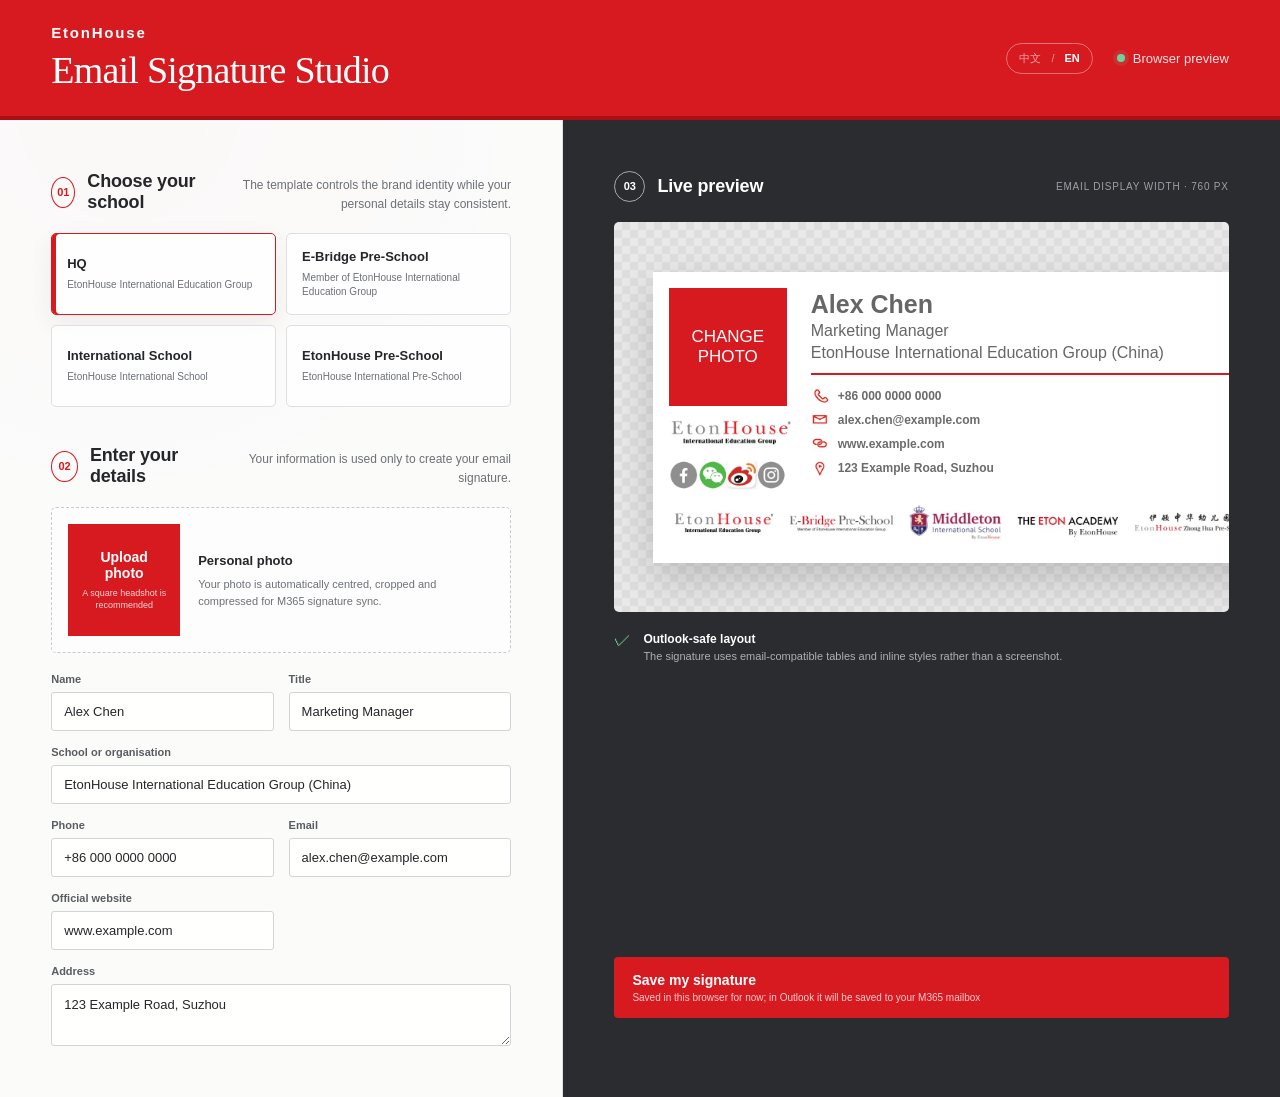
==== index.html @ a92967c3 "Publish sanitized signature studio" ====
<!doctype html>
<html lang="zh-CN">
  <head>
    <meta charset="UTF-8" />
    <meta name="viewport" content="width=device-width, initial-scale=1.0" />
    <meta name="description" content="EtonHouse Outlook 电子邮件签名制作器" />
    <title>EtonHouse Signature Studio</title>
    <link rel="stylesheet" href="styles.css" />
  </head>
  <body>
    <header class="app-header">
      <div>
        <p class="eyebrow">EtonHouse</p>
        <h1>Email Signature Studio</h1>
      </div>
      <div class="header-actions">
        <div class="language-switch" role="group" aria-label="界面语言" data-i18n-aria="languageAria">
          <button type="button" data-language="zh" aria-pressed="true">中文</button>
          <span aria-hidden="true">/</span>
          <button type="button" data-language="en" aria-pressed="false">EN</button>
        </div>
        <div class="header-status" id="connection-status"><span></span><b>浏览器预览</b></div>
      </div>
    </header>

    <main class="workspace">
      <section class="editor-panel" aria-labelledby="editor-title">
        <div class="section-heading">
          <div>
            <span class="step-number">01</span>
            <h2 id="editor-title" data-i18n="selectSchoolTitle">选择所属学校</h2>
          </div>
          <p data-i18n="selectSchoolHelp">模板决定左侧品牌标识，个人资料保持一致。</p>
        </div>

        <div class="school-grid" id="school-options" role="radiogroup" aria-label="学校类型" data-i18n-aria="schoolAria"></div>

        <div class="section-heading details-heading">
          <div>
            <span class="step-number">02</span>
            <h2 data-i18n="detailsTitle">填写个人资料</h2>
          </div>
          <p data-i18n="detailsHelp">所有资料仅用于生成你的邮件签名。</p>
        </div>

        <form id="signature-form">
          <div class="photo-row">
            <label class="photo-picker" for="photo-input">
              <img id="photo-thumb" alt="个人照片预览" data-i18n-alt="photoAlt" hidden />
              <span class="photo-placeholder" id="photo-placeholder">
                <strong data-i18n="uploadPhoto">上传照片</strong>
                <small data-i18n="squarePhoto">建议使用正方形证件照</small>
              </span>
            </label>
            <input id="photo-input" type="file" accept="image/png,image/jpeg,image/webp" hidden />
            <div class="photo-copy">
              <strong data-i18n="personalPhoto">个人照片</strong>
              <p data-i18n="photoHelp">上传后会自动居中裁剪并压缩，确保可以随 M365 签名同步。</p>
              <button class="text-button" type="button" id="remove-photo" data-i18n="removePhoto" hidden>移除照片</button>
            </div>
          </div>

          <div class="form-grid">
            <label>
              <span data-i18n="nameLabel">姓名</span>
              <input name="name" autocomplete="name" value="Alex Chen" required />
            </label>
            <label>
              <span data-i18n="titleLabel">职位 / Title</span>
              <input name="title" value="Marketing Manager" required />
            </label>
            <label class="full-width">
              <span data-i18n="organizationLabel">学校或机构名称</span>
              <input name="organization" value="EtonHouse International Education Group (China)" required />
            </label>
            <label>
              <span data-i18n="phoneLabel">电话</span>
              <input name="phone" autocomplete="tel" value="+86 000 0000 0000" />
            </label>
            <label>
              <span data-i18n="emailLabel">邮箱</span>
              <input name="email" autocomplete="email" type="email" value="alex.chen@example.com" required />
            </label>
            <label>
              <span data-i18n="websiteLabel">官方网站</span>
              <input name="website" value="www.example.com" />
            </label>
            <label class="full-width">
              <span data-i18n="addressLabel">地址</span>
              <textarea name="address" rows="2">123 Example Road, Suzhou</textarea>
            </label>
          </div>
        </form>
      </section>

      <section class="preview-panel" aria-labelledby="preview-title">
        <div class="preview-toolbar">
          <div>
            <span class="step-number inverse">03</span>
            <h2 id="preview-title" data-i18n="previewTitle">实时预览</h2>
          </div>
          <span class="preview-size" data-i18n="previewSize">邮件显示宽度 · 760 px</span>
        </div>

        <div class="preview-stage">
          <div id="signature-preview" class="signature-preview" aria-live="polite"></div>
        </div>

        <div class="preview-note">
          <span>✓</span>
          <p><strong data-i18n="safeTitle">Outlook 安全排版</strong><br /><span data-i18n="safeCopy">签名使用邮件兼容的表格与行内样式生成，不依赖截图。</span></p>
        </div>

        <button class="primary-button" id="save-button" type="button">
          <span data-i18n="saveBrowserTitle">保存我的签名</span>
          <small data-i18n="saveBrowserHelp">当前保存到浏览器；接入 Outlook 后保存到 M365 邮箱</small>
        </button>
        <p class="save-message" id="save-message" role="status"></p>
      </section>
    </main>

    <script src="https://appsforoffice.microsoft.com/lib/1/hosted/office.js"></script>
    <script src="signature.js"></script>
    <script src="app.js"></script>
  </body>
</html>
---- styles.css ----
:root {
  --red: #d71920;
  --red-dark: #a90f15;
  --ink: #242629;
  --muted: #6d7075;
  --line: #dedfe2;
  --canvas: #f1f0ed;
  --paper: #ffffff;
  --soft-red: #fbefef;
  font-family: Inter, "Segoe UI", Arial, sans-serif;
  color: var(--ink);
  background: var(--canvas);
}

* { box-sizing: border-box; }

body {
  margin: 0;
  min-width: 320px;
  background:
    radial-gradient(circle at 10% 10%, rgba(215, 25, 32, 0.055), transparent 28rem),
    var(--canvas);
}

button, input, textarea { font: inherit; }

.app-header {
  min-height: 112px;
  display: flex;
  align-items: center;
  justify-content: space-between;
  padding: 24px clamp(24px, 4vw, 68px);
  color: white;
  background: var(--red);
  border-bottom: 4px solid var(--red-dark);
}

.eyebrow {
  margin: 0 0 7px;
  color: #ffffff;
  font-size: 15px;
  font-weight: 700;
  letter-spacing: 0.12em;
}

.app-header h1 {
  margin: 0;
  font-family: Georgia, "Times New Roman", serif;
  font-size: clamp(25px, 3vw, 38px);
  font-weight: 500;
  letter-spacing: -0.02em;
}

.header-actions {
  display: flex;
  align-items: center;
  gap: 24px;
}

.language-switch {
  display: flex;
  align-items: center;
  gap: 6px;
  padding: 5px 8px;
  border: 1px solid rgba(255,255,255,.38);
  border-radius: 999px;
  color: rgba(255,255,255,.58);
  font-size: 11px;
}

.language-switch button {
  padding: 2px 4px;
  border: 0;
  color: rgba(255,255,255,.62);
  background: transparent;
  cursor: pointer;
}

.language-switch button[aria-pressed="true"] {
  color: #fff;
  font-weight: 700;
}

.header-status {
  display: flex;
  align-items: center;
  gap: 8px;
  color: rgba(255,255,255,.88);
  font-size: 13px;
}

.header-status b { font-weight: 500; }

.header-status span {
  width: 8px;
  height: 8px;
  border-radius: 50%;
  background: #6fd49b;
  box-shadow: 0 0 0 4px rgba(111, 212, 155, 0.12);
}

.workspace {
  display: grid;
  grid-template-columns: minmax(450px, 0.88fr) minmax(600px, 1.12fr);
  min-height: calc(100vh - 112px);
}

.editor-panel,
.preview-panel { padding: clamp(28px, 4vw, 58px); }

.editor-panel {
  background: rgba(255,255,255,0.76);
  border-right: 1px solid var(--line);
}

.section-heading {
  display: flex;
  align-items: flex-end;
  justify-content: space-between;
  gap: 24px;
  margin-bottom: 20px;
}

.section-heading > div,
.preview-toolbar > div {
  display: flex;
  align-items: center;
  gap: 12px;
}

.section-heading h2,
.preview-toolbar h2 {
  margin: 0;
  font-size: 18px;
  letter-spacing: -0.01em;
}

.section-heading p {
  max-width: 270px;
  margin: 0;
  color: var(--muted);
  font-size: 12px;
  text-align: right;
  line-height: 1.55;
}

.step-number {
  display: inline-flex;
  width: 31px;
  height: 31px;
  align-items: center;
  justify-content: center;
  border: 1px solid var(--red);
  border-radius: 50%;
  color: var(--red);
  font: 700 11px/1 Inter, "Segoe UI", sans-serif;
}

.step-number.inverse { color: white; border-color: rgba(255,255,255,.58); }

.school-grid {
  display: grid;
  grid-template-columns: repeat(2, minmax(0, 1fr));
  gap: 10px;
}

.school-card {
  min-height: 82px;
  padding: 15px;
  text-align: left;
  border: 1px solid var(--line);
  border-radius: 5px;
  color: var(--ink);
  background: rgba(255,255,255,0.82);
  cursor: pointer;
  transition: border-color .18s, box-shadow .18s, transform .18s;
}

.school-card:hover { border-color: #a7a9ad; transform: translateY(-1px); }
.school-card[aria-checked="true"] {
  border-color: var(--red);
  box-shadow: inset 4px 0 0 var(--red), 0 8px 24px rgba(66, 43, 43, 0.07);
}
.school-card strong { display: block; margin-bottom: 7px; font-size: 13px; }
.school-card small { display: block; color: var(--muted); font-size: 10px; line-height: 1.4; }

.details-heading { margin-top: 38px; }

.photo-row {
  display: grid;
  grid-template-columns: 112px 1fr;
  gap: 18px;
  align-items: center;
  padding: 16px;
  margin-bottom: 20px;
  border: 1px dashed #c8c9cc;
  border-radius: 5px;
  background: rgba(255,255,255,.58);
}

.photo-picker {
  display: flex;
  width: 112px;
  height: 112px;
  overflow: hidden;
  align-items: center;
  justify-content: center;
  cursor: pointer;
  color: white;
  background: var(--red);
}
.photo-picker img { width: 100%; height: 100%; object-fit: cover; }
.photo-placeholder { display: flex; flex-direction: column; gap: 6px; padding: 12px; text-align: center; }
.photo-placeholder strong { font-size: 14px; }
.photo-placeholder small { font-size: 9px; line-height: 1.4; opacity: .82; }
.photo-copy strong { font-size: 13px; }
.photo-copy p { margin: 7px 0 0; color: var(--muted); font-size: 11px; line-height: 1.55; }
.text-button { margin-top: 8px; padding: 0; color: var(--red); border: 0; background: transparent; cursor: pointer; font-size: 11px; }

.form-grid {
  display: grid;
  grid-template-columns: repeat(2, minmax(0, 1fr));
  gap: 15px;
}

.form-grid label { display: flex; flex-direction: column; gap: 7px; }
.form-grid label > span { color: #595c61; font-size: 11px; font-weight: 700; }
.full-width { grid-column: 1 / -1; }

input, textarea {
  width: 100%;
  padding: 11px 12px;
  border: 1px solid #d3d4d7;
  border-radius: 3px;
  outline: none;
  color: var(--ink);
  background: rgba(255,255,255,.9);
  font-size: 13px;
  transition: border-color .18s, box-shadow .18s;
}

textarea { resize: vertical; line-height: 1.45; }
input:focus, textarea:focus { border-color: var(--red); box-shadow: 0 0 0 3px rgba(215,25,32,.08); }

.preview-panel {
  display: flex;
  flex-direction: column;
  color: white;
  background: #2a2c2f;
}

.preview-toolbar {
  display: flex;
  align-items: center;
  justify-content: space-between;
  margin-bottom: 20px;
}
.preview-toolbar h2 { color: white; }
.preview-size { color: #9da0a5; font-size: 10px; letter-spacing: .08em; text-transform: uppercase; }

.preview-stage {
  min-height: 390px;
  display: flex;
  overflow: auto;
  align-items: center;
  padding: clamp(20px, 3vw, 46px);
  border-radius: 5px;
  background:
    linear-gradient(45deg, #dedede 25%, transparent 25%),
    linear-gradient(-45deg, #dedede 25%, transparent 25%),
    linear-gradient(45deg, transparent 75%, #dedede 75%),
    linear-gradient(-45deg, transparent 75%, #dedede 75%), #e9e9e9;
  background-size: 16px 16px;
  background-position: 0 0, 0 8px, 8px -8px, -8px 0;
}

.signature-preview {
  width: 760px;
  min-width: 760px;
  margin: auto;
  padding: 16px;
  color: #666;
  background: white;
  box-shadow: 0 16px 40px rgba(0,0,0,.18);
}

.preview-note {
  display: flex;
  gap: 12px;
  align-items: flex-start;
  margin: 18px 0;
  color: #aeb0b4;
}
.preview-note > span { color: #6fd49b; font-size: 17px; }
.preview-note p { margin: 0; font-size: 11px; line-height: 1.5; }
.preview-note strong { color: white; font-size: 12px; }

.primary-button {
  display: flex;
  flex-direction: column;
  align-items: flex-start;
  gap: 4px;
  width: 100%;
  margin-top: auto;
  padding: 15px 18px;
  border: 0;
  border-radius: 4px;
  color: white;
  background: var(--red);
  cursor: pointer;
  text-align: left;
  transition: background .18s, transform .18s;
}
.primary-button:hover { background: #e52229; transform: translateY(-1px); }
.primary-button span { font-size: 14px; font-weight: 700; }
.primary-button small { font-size: 10px; opacity: .78; }
.save-message { min-height: 18px; margin: 10px 0 0; color: #83d9a7; font-size: 11px; }

@media (max-width: 1050px) {
  .workspace { grid-template-columns: 1fr; }
  .editor-panel { border-right: 0; }
  .preview-panel { min-height: 720px; }
}

@media (max-width: 620px) {
  .app-header { align-items: flex-start; gap: 18px; }
  .header-actions { gap: 10px; }
  .header-status { display: none; }
  .editor-panel, .preview-panel { padding: 24px 18px; }
  .section-heading { align-items: flex-start; flex-direction: column; gap: 8px; }
  .section-heading p { text-align: left; }
  .school-grid, .form-grid { grid-template-columns: 1fr; }
  .full-width { grid-column: auto; }
  .photo-row { grid-template-columns: 88px 1fr; }
  .photo-picker { width: 88px; height: 88px; }
}
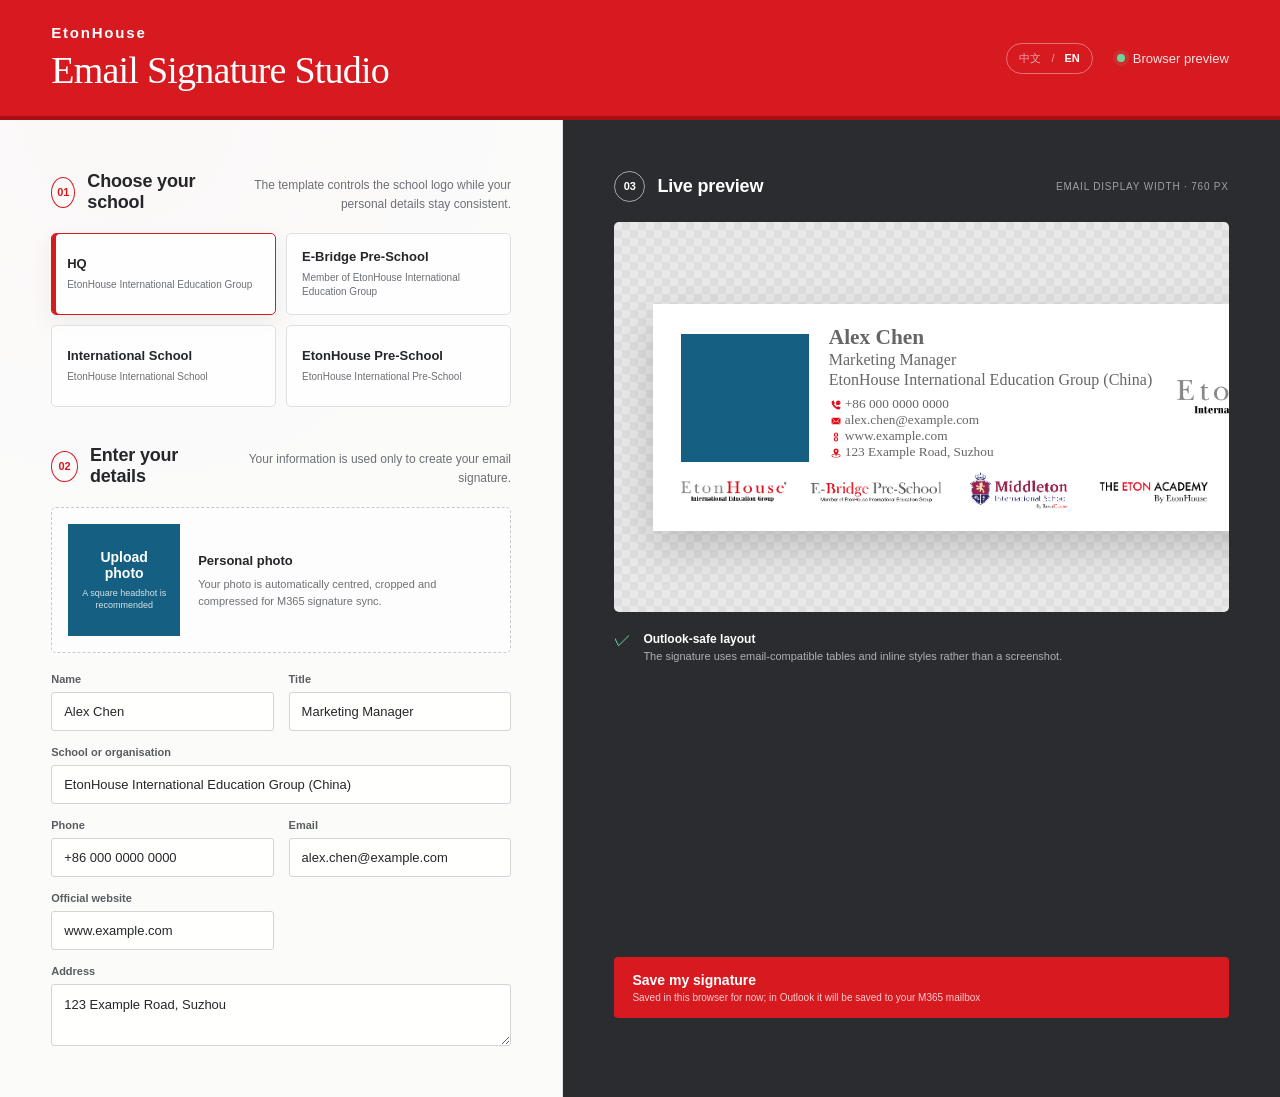
==== commit d1e15684: "Bust cached signature assets" ====
--- a/index.html
+++ b/index.html
@@ -5,7 +5,7 @@
     <meta name="viewport" content="width=device-width, initial-scale=1.0" />
     <meta name="description" content="EtonHouse Outlook 电子邮件签名制作器" />
     <title>EtonHouse Signature Studio</title>
-    <link rel="stylesheet" href="styles.css" />
+    <link rel="stylesheet" href="styles.css?v=20260911-new-template" />
   </head>
   <body>
     <header class="app-header">
@@ -30,7 +30,7 @@
             <span class="step-number">01</span>
             <h2 id="editor-title" data-i18n="selectSchoolTitle">选择所属学校</h2>
           </div>
-          <p data-i18n="selectSchoolHelp">模板决定左侧品牌标识，个人资料保持一致。</p>
+          <p data-i18n="selectSchoolHelp">模板决定右侧学校标志，个人资料保持一致。</p>
         </div>
 
         <div class="school-grid" id="school-options" role="radiogroup" aria-label="学校类型" data-i18n-aria="schoolAria"></div>
@@ -120,7 +120,7 @@
     </main>
 
     <script src="https://appsforoffice.microsoft.com/lib/1/hosted/office.js"></script>
-    <script src="signature.js"></script>
-    <script src="app.js"></script>
+    <script src="signature.js?v=20260911-new-template"></script>
+    <script src="app.js?v=20260911-new-template"></script>
   </body>
 </html>
--- a/styles.css
+++ b/styles.css
@@ -1,6 +1,7 @@
 :root {
   --red: #d71920;
   --red-dark: #a90f15;
+  --photo-blue: #156082;
   --ink: #242629;
   --muted: #6d7075;
   --line: #dedfe2;
@@ -207,7 +208,7 @@
   justify-content: center;
   cursor: pointer;
   color: white;
-  background: var(--red);
+  background: var(--photo-blue);
 }
 .photo-picker img { width: 100%; height: 100%; object-fit: cover; }
 .photo-placeholder { display: flex; flex-direction: column; gap: 6px; padding: 12px; text-align: center; }
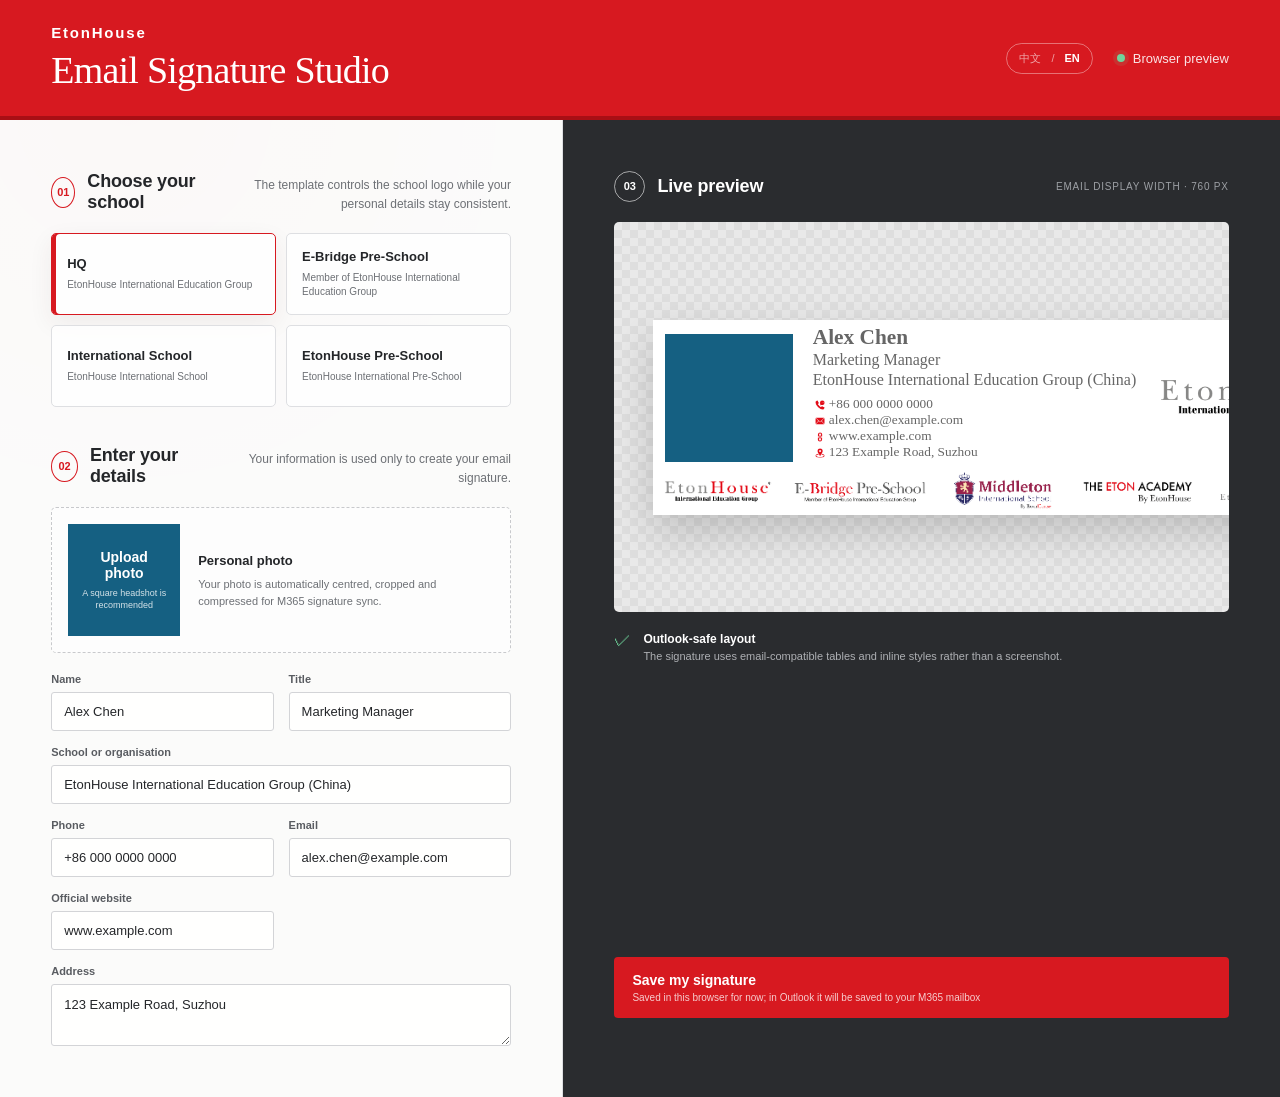
==== commit b956e7d6: "Fix signature preview overflow" ====
--- a/index.html
+++ b/index.html
@@ -5,7 +5,7 @@
     <meta name="viewport" content="width=device-width, initial-scale=1.0" />
     <meta name="description" content="EtonHouse Outlook 电子邮件签名制作器" />
     <title>EtonHouse Signature Studio</title>
-    <link rel="stylesheet" href="styles.css?v=20260911-new-template" />
+    <link rel="stylesheet" href="styles.css?v=20260911-preview-fix" />
   </head>
   <body>
     <header class="app-header">
--- a/styles.css
+++ b/styles.css
@@ -279,7 +279,7 @@
   width: 760px;
   min-width: 760px;
   margin: auto;
-  padding: 16px;
+  padding: 0;
   color: #666;
   background: white;
   box-shadow: 0 16px 40px rgba(0,0,0,.18);
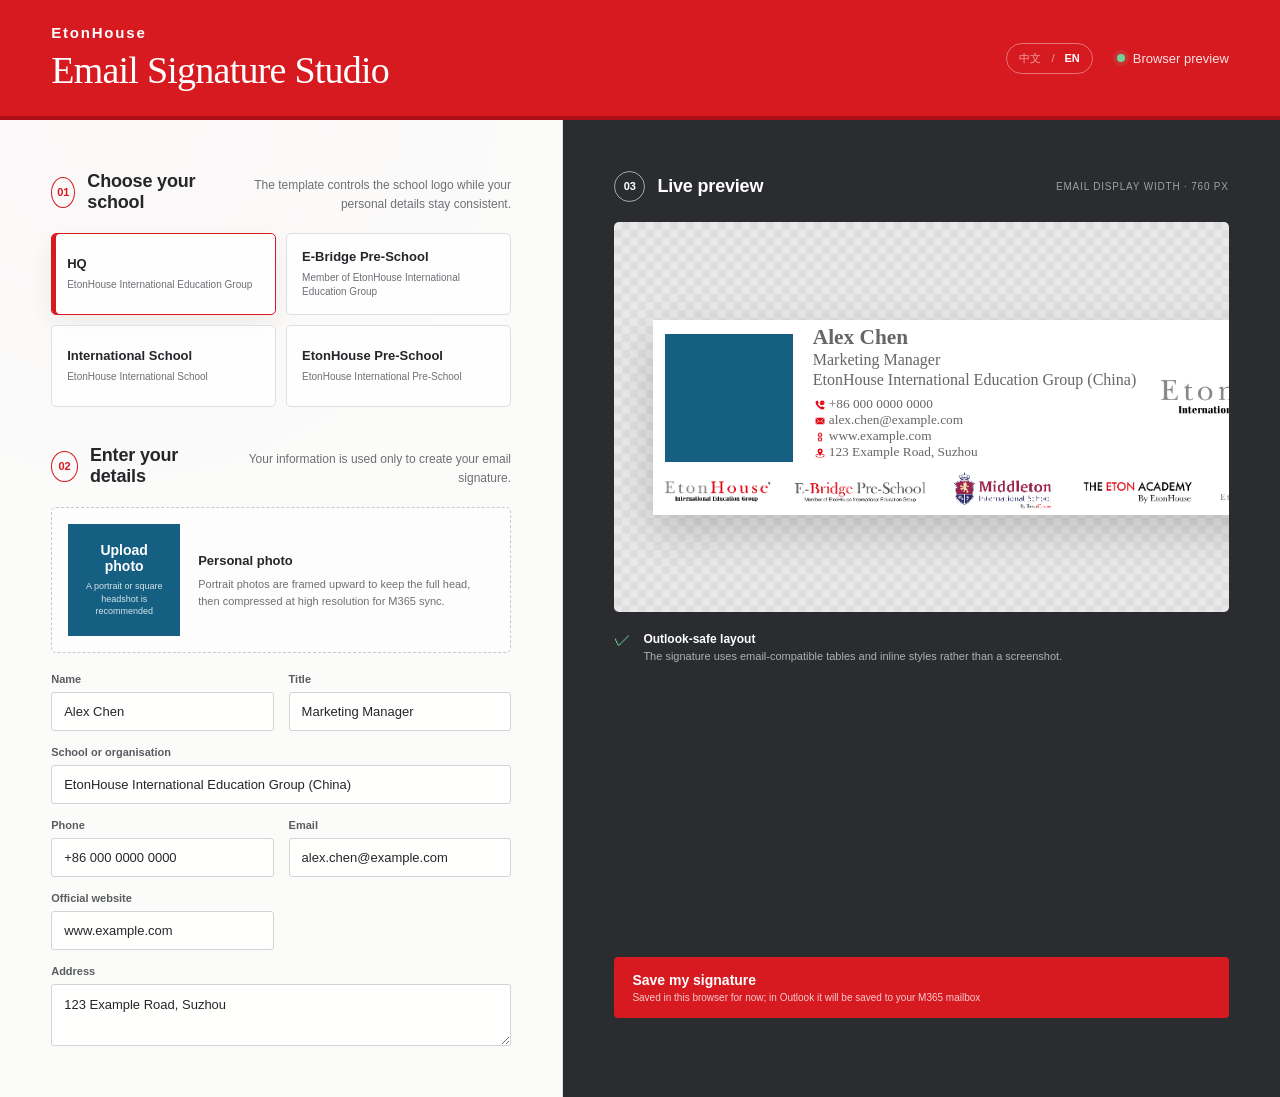
==== commit 72a26080: "Improve portrait cropping and photo quality" ====
--- a/index.html
+++ b/index.html
@@ -49,13 +49,13 @@
               <img id="photo-thumb" alt="个人照片预览" data-i18n-alt="photoAlt" hidden />
               <span class="photo-placeholder" id="photo-placeholder">
                 <strong data-i18n="uploadPhoto">上传照片</strong>
-                <small data-i18n="squarePhoto">建议使用正方形证件照</small>
+                <small data-i18n="squarePhoto">建议使用竖版或正方形证件照</small>
               </span>
             </label>
             <input id="photo-input" type="file" accept="image/png,image/jpeg,image/webp" hidden />
             <div class="photo-copy">
               <strong data-i18n="personalPhoto">个人照片</strong>
-              <p data-i18n="photoHelp">上传后会自动居中裁剪并压缩，确保可以随 M365 签名同步。</p>
+              <p data-i18n="photoHelp">竖版照片会自动向上取景，保留头顶，并以高清尺寸压缩后随 M365 签名同步。</p>
               <button class="text-button" type="button" id="remove-photo" data-i18n="removePhoto" hidden>移除照片</button>
             </div>
           </div>
@@ -121,6 +121,6 @@
 
     <script src="https://appsforoffice.microsoft.com/lib/1/hosted/office.js"></script>
     <script src="signature.js?v=20260911-new-template"></script>
-    <script src="app.js?v=20260911-new-template"></script>
+    <script src="app.js?v=20260914-photo-quality"></script>
   </body>
 </html>
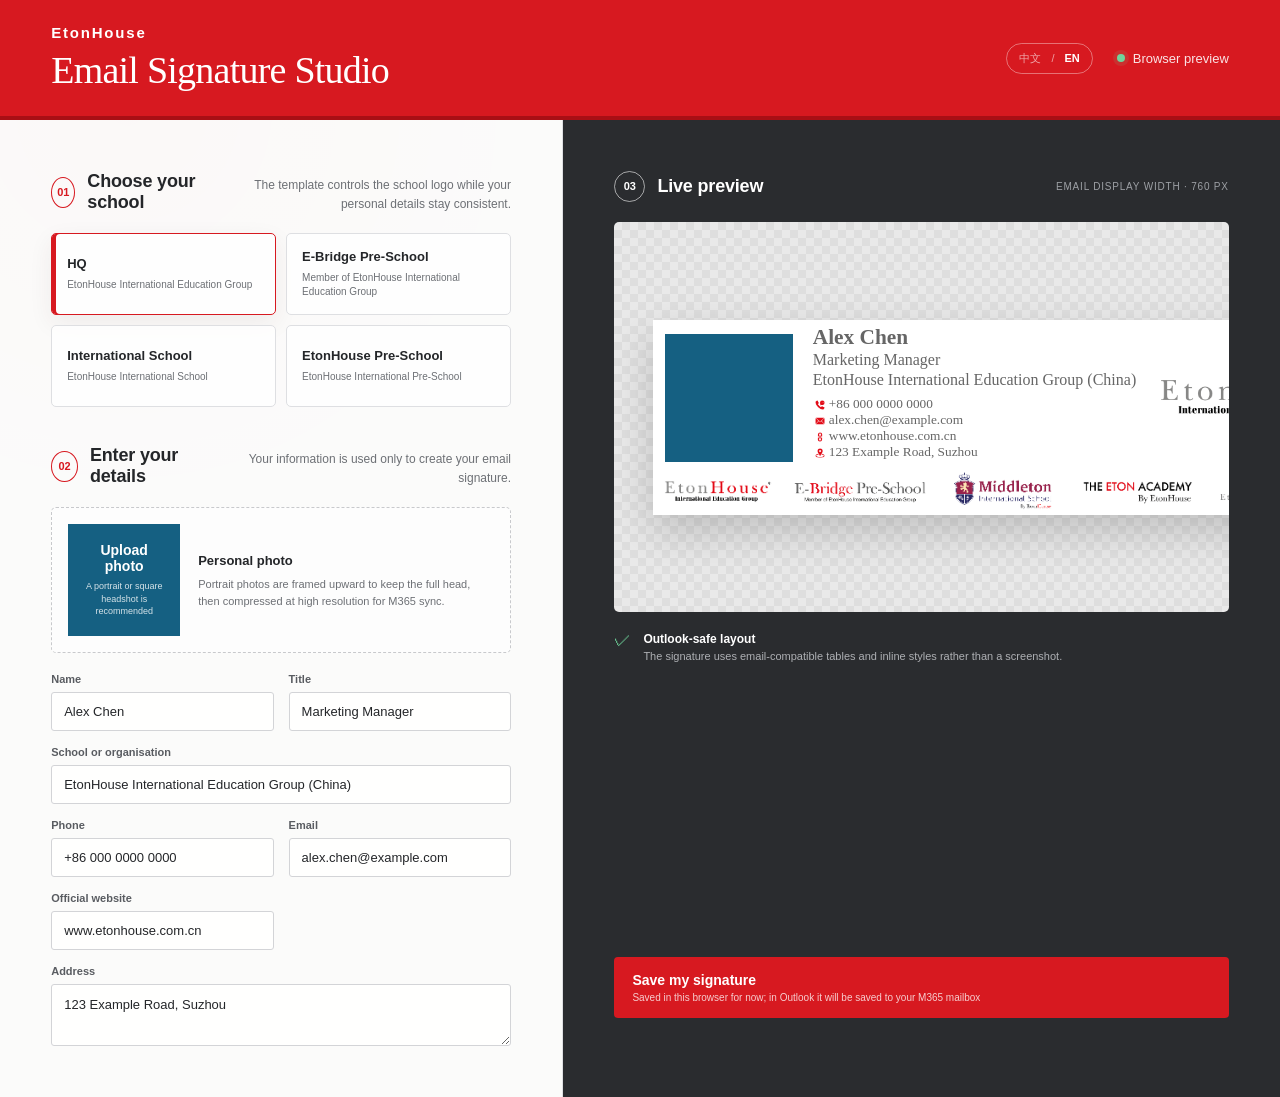
==== commit 3a36b4a6: "Set official website as default" ====
--- a/index.html
+++ b/index.html
@@ -83,7 +83,7 @@
             </label>
             <label>
               <span data-i18n="websiteLabel">官方网站</span>
-              <input name="website" value="www.example.com" />
+              <input name="website" value="www.etonhouse.com.cn" />
             </label>
             <label class="full-width">
               <span data-i18n="addressLabel">地址</span>
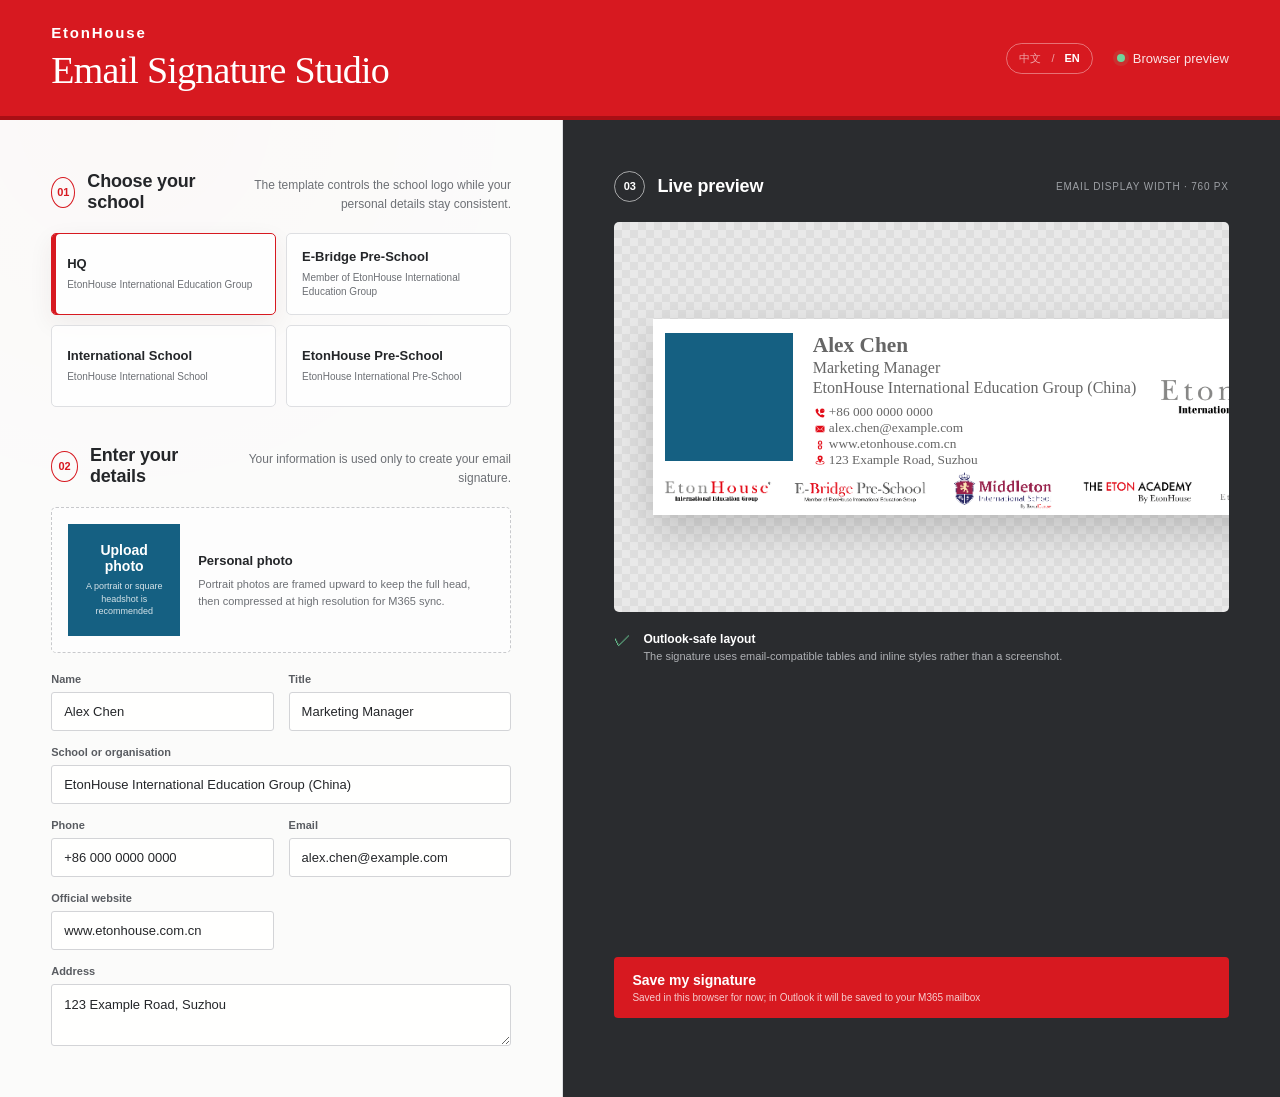
==== commit 93bd88c5: "Align wrapped addresses and profile header" ====
--- a/index.html
+++ b/index.html
@@ -120,7 +120,7 @@
     </main>
 
     <script src="https://appsforoffice.microsoft.com/lib/1/hosted/office.js"></script>
-    <script src="signature.js?v=20260911-new-template"></script>
+    <script src="signature.js?v=20260914-alignment"></script>
     <script src="app.js?v=20260914-photo-quality"></script>
   </body>
 </html>
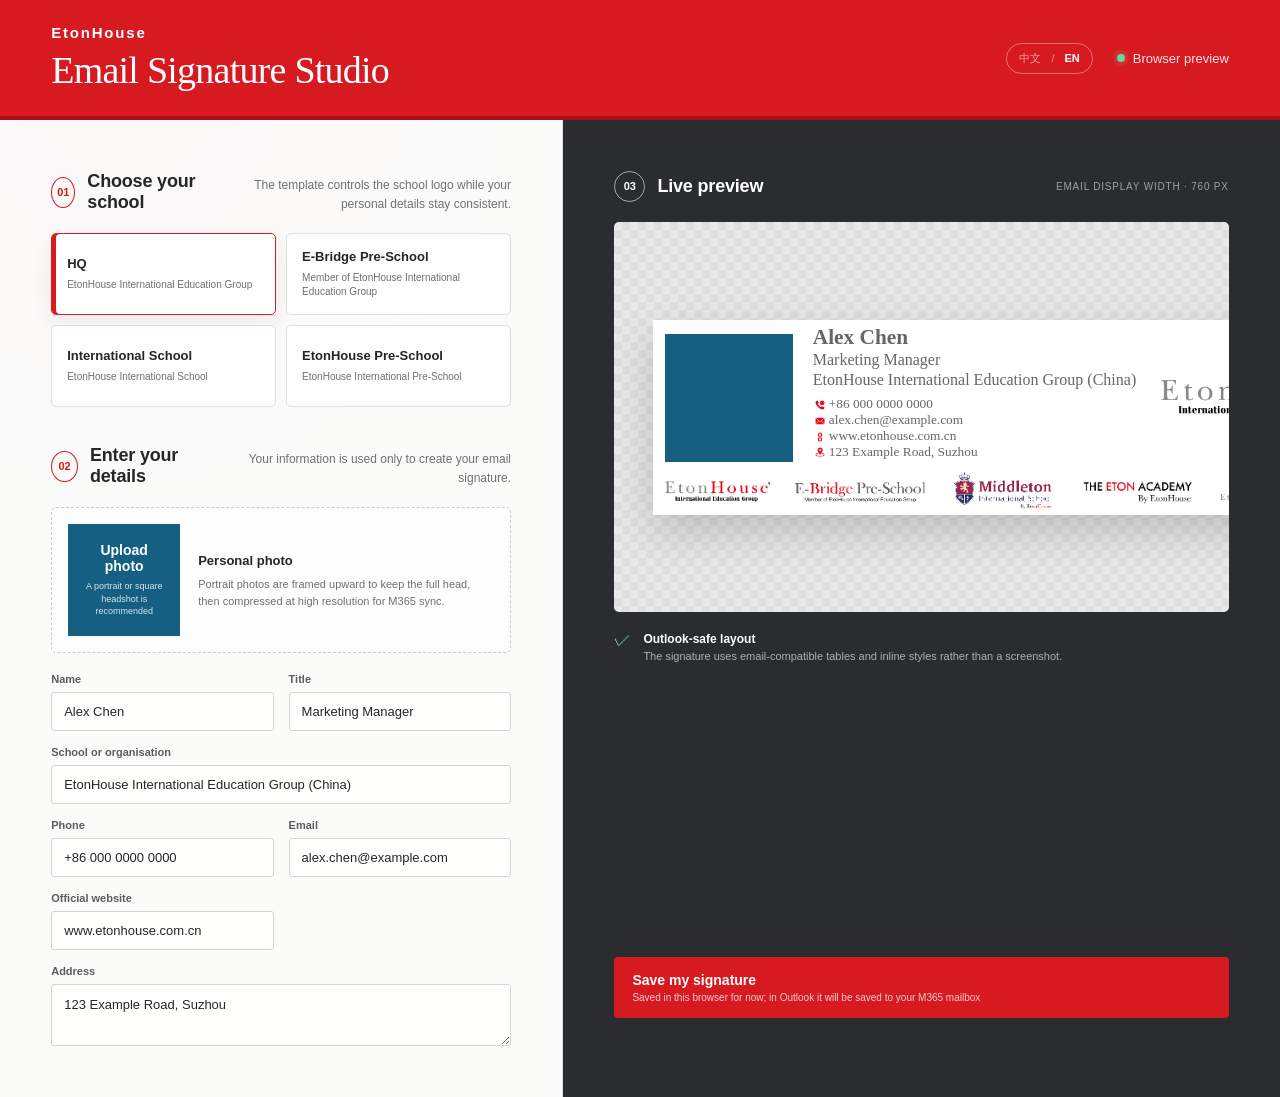
==== commit 1013d572: "Fine tune profile text top alignment" ====
--- a/index.html
+++ b/index.html
@@ -120,7 +120,7 @@
     </main>
 
     <script src="https://appsforoffice.microsoft.com/lib/1/hosted/office.js"></script>
-    <script src="signature.js?v=20260914-alignment"></script>
+    <script src="signature.js?v=20260914-visual-top-align"></script>
     <script src="app.js?v=20260914-photo-quality"></script>
   </body>
 </html>
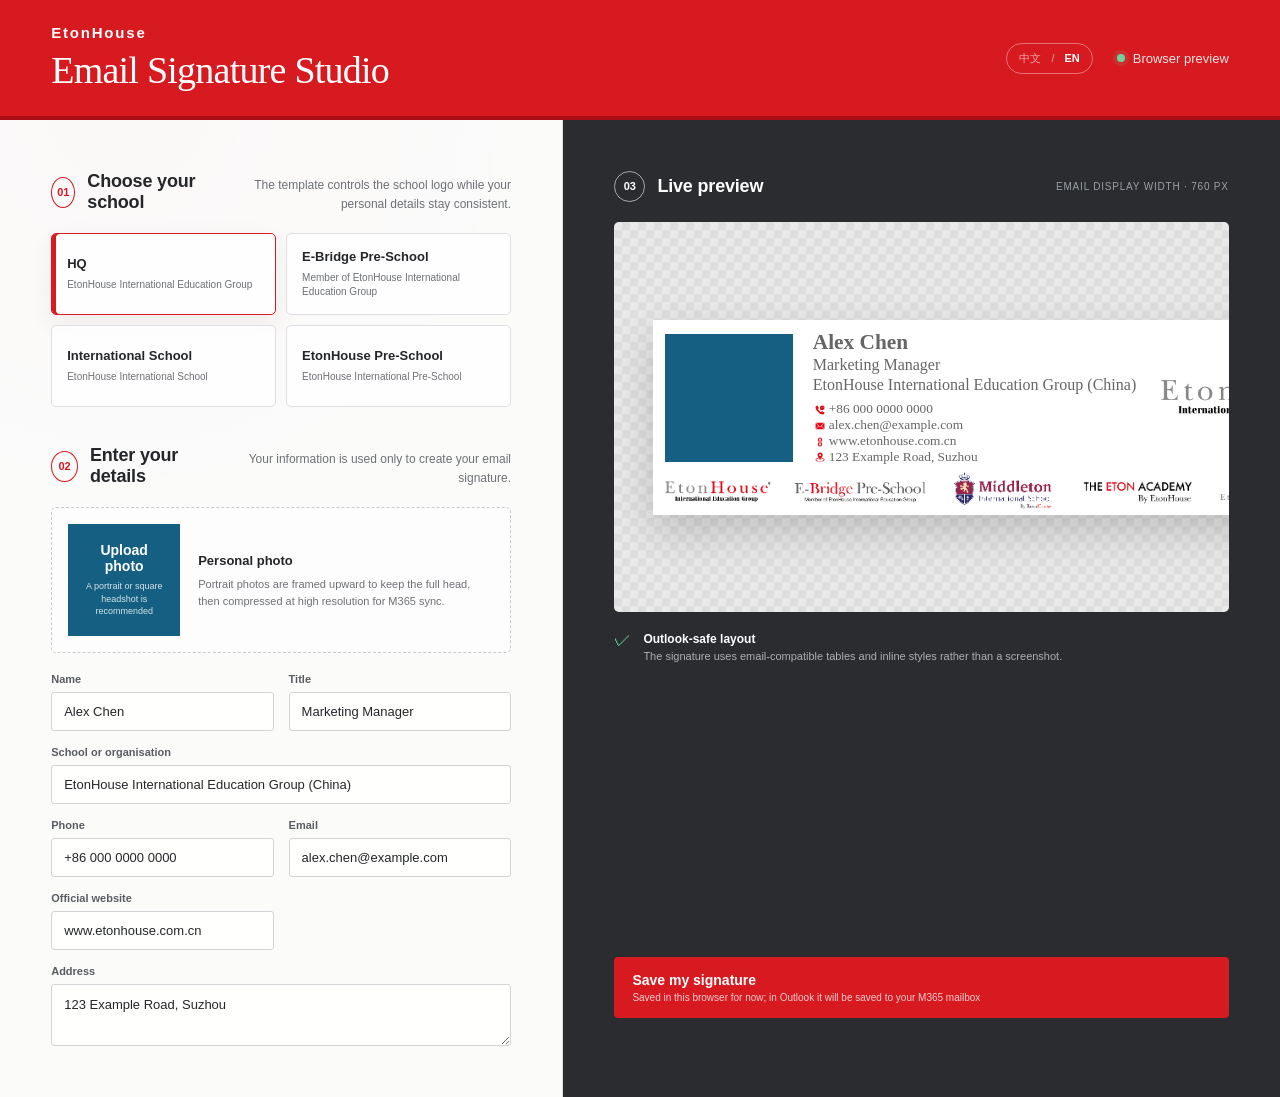
==== commit 78846a3d: "Set intermediate profile top alignment" ====
--- a/index.html
+++ b/index.html
@@ -120,7 +120,7 @@
     </main>
 
     <script src="https://appsforoffice.microsoft.com/lib/1/hosted/office.js"></script>
-    <script src="signature.js?v=20260914-visual-top-align"></script>
+    <script src="signature.js?v=20260914-visual-top-align-2"></script>
     <script src="app.js?v=20260914-photo-quality"></script>
   </body>
 </html>
